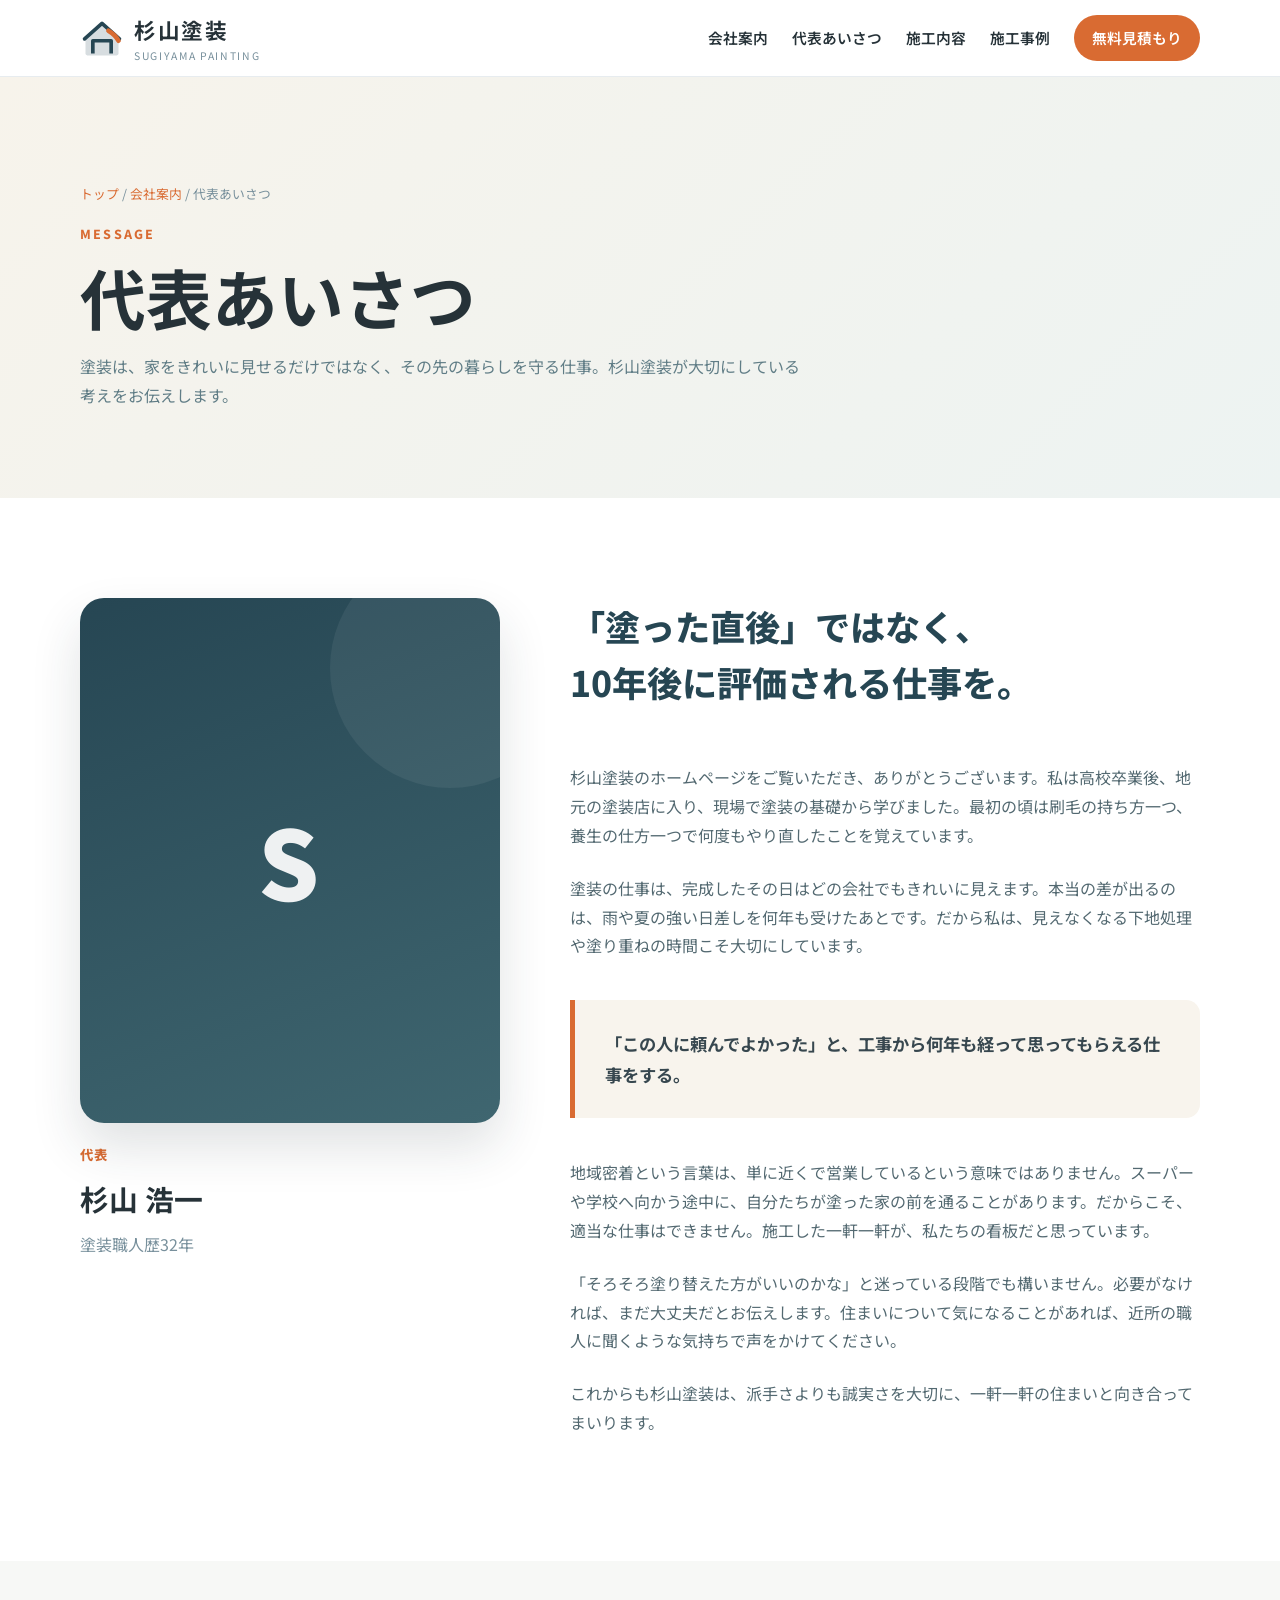
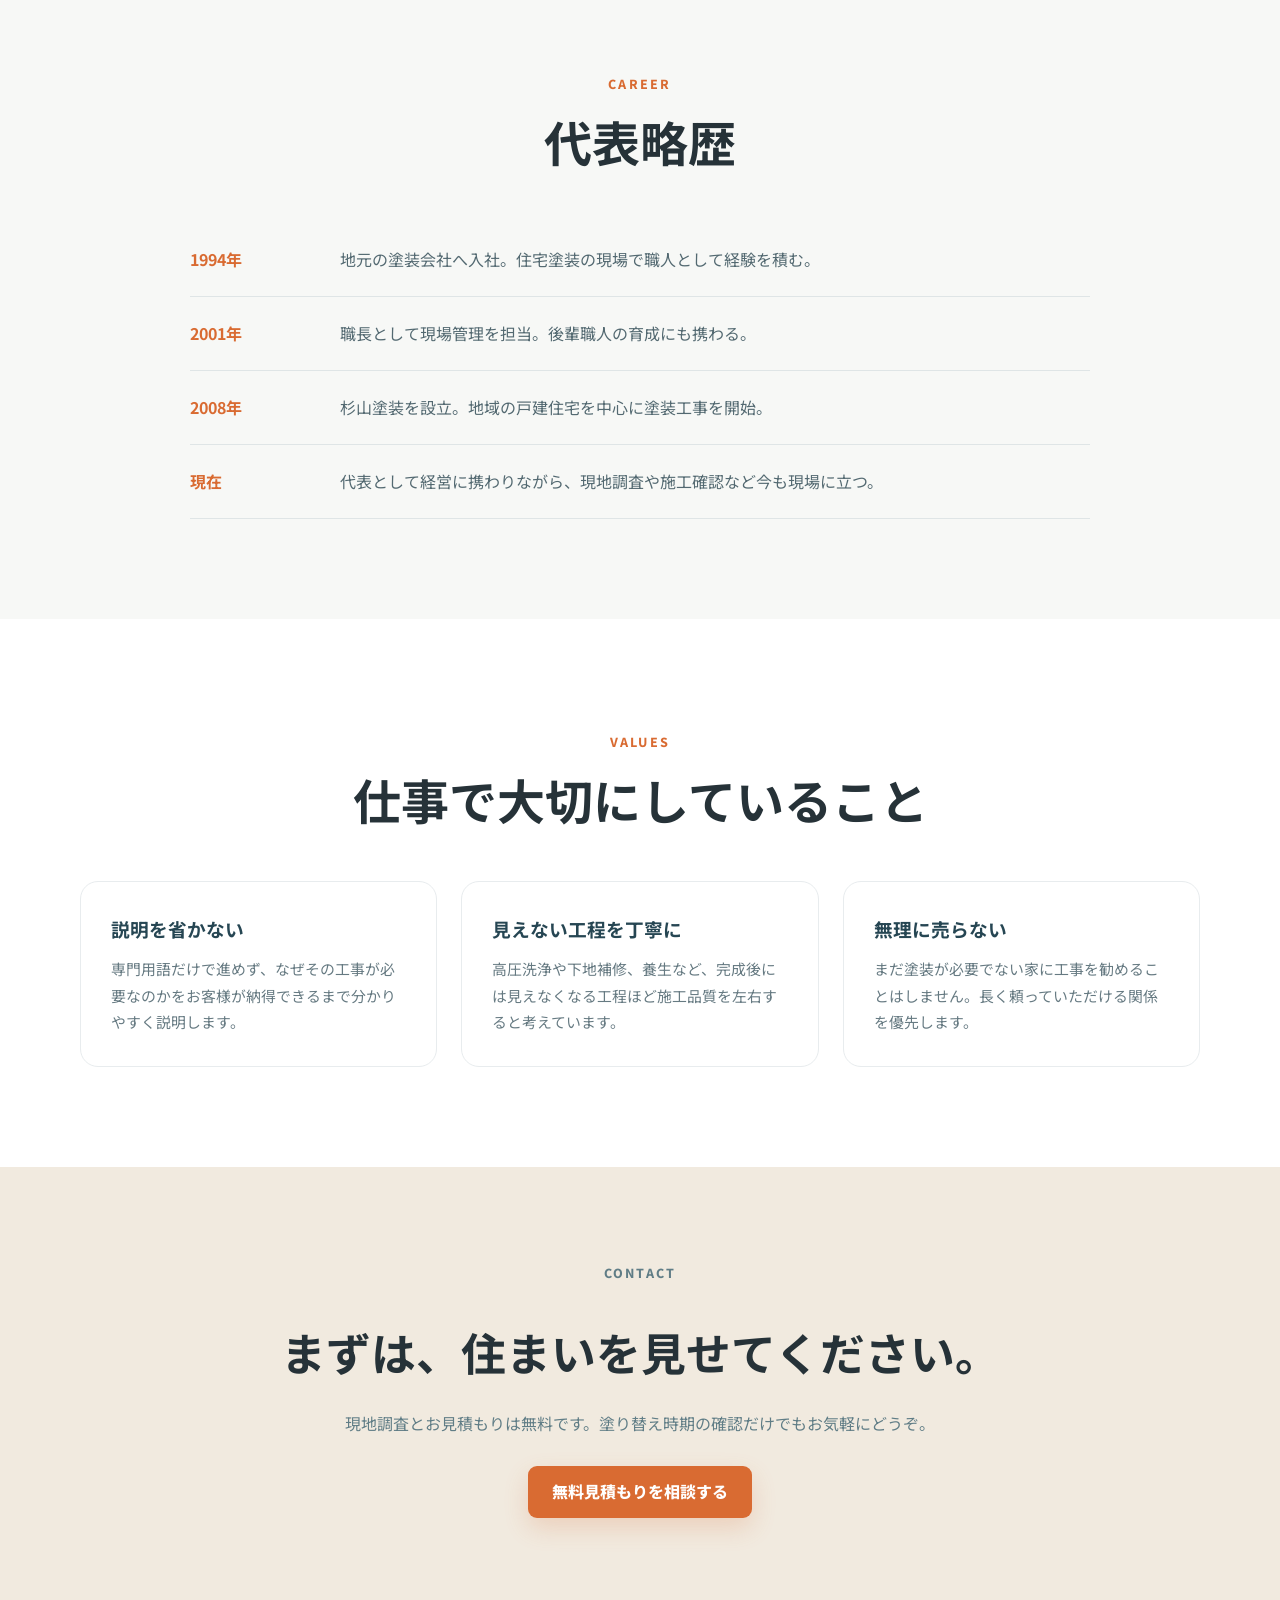
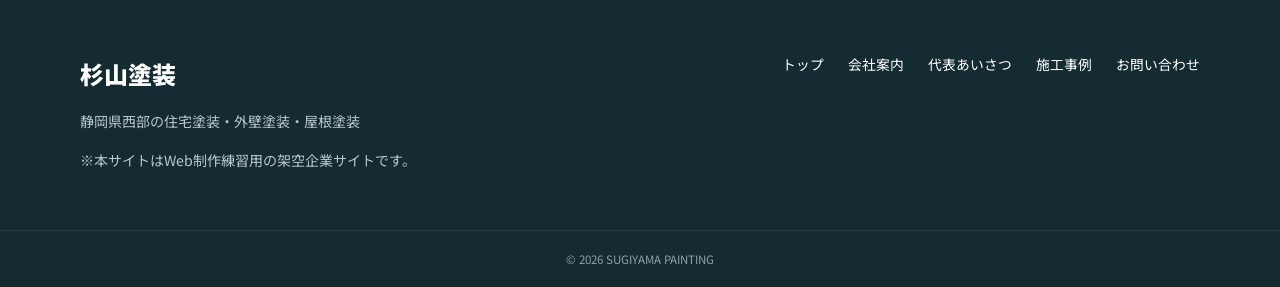
==== president.html @ ec4c775e "代表あいさつページを追加" ====
<!DOCTYPE html>
<html lang="ja">
<head>
  <meta charset="UTF-8">
  <meta name="viewport" content="width=device-width, initial-scale=1.0">
  <meta name="description" content="杉山塗装 代表・杉山浩一からのごあいさつ。地域に根ざした住宅塗装への考え方をご紹介します。">
  <title>代表あいさつ｜杉山塗装</title>
  <link rel="preconnect" href="https://fonts.googleapis.com">
  <link rel="preconnect" href="https://fonts.gstatic.com" crossorigin>
  <link href="https://fonts.googleapis.com/css2?family=Noto+Sans+JP:wght@400;500;600;700;800;900&display=swap" rel="stylesheet">
  <link rel="stylesheet" href="styles.css">
  <style>
    .page-hero{padding:92px 0 72px;background:linear-gradient(135deg,#f7f3eb,#edf3f2)}.breadcrumb{font-size:.8rem;color:#78909c;margin-bottom:18px}.breadcrumb a{color:#d96b32}.page-hero h1{font-size:clamp(2.5rem,6vw,4.1rem);line-height:1.2;margin:.15em 0}.page-hero p:last-child{max-width:720px;color:#607d86}.president-wrap{display:grid;grid-template-columns:.8fr 1.2fr;gap:70px;align-items:start}.portrait-card{position:sticky;top:110px}.portrait-placeholder{aspect-ratio:4/5;border-radius:24px;background:linear-gradient(160deg,#264653,#3f6670);display:grid;place-items:center;color:#fff;box-shadow:0 24px 50px #26323824;position:relative;overflow:hidden}.portrait-placeholder:before{content:"";position:absolute;width:240px;height:240px;border-radius:50%;background:#ffffff10;right:-70px;top:-50px}.portrait-initial{font-size:6rem;font-weight:900;opacity:.92;letter-spacing:.04em}.portrait-caption{margin-top:20px}.portrait-caption small{display:block;color:#d96b32;font-weight:800;letter-spacing:.08em}.portrait-caption h2{font-size:1.8rem;margin:.2em 0}.portrait-caption p{color:#78909c;margin:0}.message-copy .lead{font-size:clamp(1.5rem,3vw,2.2rem);line-height:1.6;font-weight:800;color:#264653;margin-top:0}.message-copy p{color:#536971;margin:0 0 1.5em}.quote-box{margin:40px 0;padding:28px 30px;border-left:5px solid #d96b32;background:#f8f4ed;border-radius:0 14px 14px 0}.quote-box p{margin:0;color:#37474f;font-size:1.08rem;font-weight:700}.career-section{background:#f7f8f6}.career-list{max-width:900px;margin:40px auto 0}.career-item{display:grid;grid-template-columns:120px 1fr;gap:30px;padding:22px 0;border-bottom:1px solid #dfe5e6}.career-item strong{color:#d96b32}.career-item p{margin:0;color:#536971}.values-grid{display:grid;grid-template-columns:repeat(3,1fr);gap:24px;margin-top:40px}.value-card{background:#fff;border:1px solid #e8ecee;border-radius:18px;padding:30px}.value-card h3{margin:0 0 10px;color:#264653}.value-card p{margin:0;color:#667a82;font-size:.93rem}.president-cta{background:#f1eadf;padding:82px 0;text-align:center}.president-cta h2{font-size:clamp(2rem,4vw,2.8rem);margin:.2em 0}.president-cta p{color:#607d86;margin-bottom:28px}.footer-note{font-size:.76rem;color:#8da2a8;margin-top:14px}@media(max-width:860px){.president-wrap{grid-template-columns:1fr;gap:40px}.portrait-card{position:static;max-width:520px;margin:0 auto;width:100%}.values-grid{grid-template-columns:1fr}.career-item{grid-template-columns:1fr;gap:6px}.page-hero{padding:68px 0 56px}}
  </style>
</head>
<body>
  <header class="site-header">
    <div class="header-inner container">
      <a class="brand" href="index.html" aria-label="杉山塗装 トップへ">
        <span class="brand-mark" aria-hidden="true">
          <svg viewBox="0 0 48 48" role="img">
            <path d="M6 24 24 9l18 15v17a2 2 0 0 1-2 2H8a2 2 0 0 1-2-2V24Z" fill="currentColor" opacity=".18"/>
            <path d="M5 25 24 8l19 17" fill="none" stroke="currentColor" stroke-width="4" stroke-linecap="round" stroke-linejoin="round"/>
            <path d="M14 41V27h20v14" fill="none" stroke="currentColor" stroke-width="4" stroke-linejoin="round"/>
            <path d="M31 16c5 3 9 7 11 11" fill="none" stroke="#d96b32" stroke-width="5" stroke-linecap="round"/>
          </svg>
        </span>
        <span><strong>杉山塗装</strong><small>SUGIYAMA PAINTING</small></span>
      </a>
      <button class="menu-button" type="button" aria-label="メニューを開く" aria-expanded="false">☰</button>
      <nav class="global-nav" aria-label="メインメニュー">
        <a href="company.html">会社案内</a>
        <a href="president.html">代表あいさつ</a>
        <a href="index.html#service">施工内容</a>
        <a href="index.html#works">施工事例</a>
        <a class="nav-cta" href="index.html#contact">無料見積もり</a>
      </nav>
    </div>
  </header>

  <main>
    <section class="page-hero">
      <div class="container">
        <p class="breadcrumb"><a href="index.html">トップ</a> / <a href="company.html">会社案内</a> / 代表あいさつ</p>
        <p class="section-kicker">MESSAGE</p>
        <h1>代表あいさつ</h1>
        <p>塗装は、家をきれいに見せるだけではなく、その先の暮らしを守る仕事。杉山塗装が大切にしている考えをお伝えします。</p>
      </div>
    </section>

    <section class="section">
      <div class="container president-wrap">
        <aside class="portrait-card">
          <div class="portrait-placeholder" aria-label="代表者プロフィールイメージ"><div class="portrait-initial">S</div></div>
          <div class="portrait-caption">
            <small>代表</small>
            <h2>杉山 浩一</h2>
            <p>塗装職人歴32年</p>
          </div>
        </aside>
        <div class="message-copy">
          <p class="lead">「塗った直後」ではなく、<br>10年後に評価される仕事を。</p>
          <p>杉山塗装のホームページをご覧いただき、ありがとうございます。私は高校卒業後、地元の塗装店に入り、現場で塗装の基礎から学びました。最初の頃は刷毛の持ち方一つ、養生の仕方一つで何度もやり直したことを覚えています。</p>
          <p>塗装の仕事は、完成したその日はどの会社でもきれいに見えます。本当の差が出るのは、雨や夏の強い日差しを何年も受けたあとです。だから私は、見えなくなる下地処理や塗り重ねの時間こそ大切にしています。</p>
          <div class="quote-box"><p>「この人に頼んでよかった」と、工事から何年も経って思ってもらえる仕事をする。</p></div>
          <p>地域密着という言葉は、単に近くで営業しているという意味ではありません。スーパーや学校へ向かう途中に、自分たちが塗った家の前を通ることがあります。だからこそ、適当な仕事はできません。施工した一軒一軒が、私たちの看板だと思っています。</p>
          <p>「そろそろ塗り替えた方がいいのかな」と迷っている段階でも構いません。必要がなければ、まだ大丈夫だとお伝えします。住まいについて気になることがあれば、近所の職人に聞くような気持ちで声をかけてください。</p>
          <p>これからも杉山塗装は、派手さよりも誠実さを大切に、一軒一軒の住まいと向き合ってまいります。</p>
        </div>
      </div>
    </section>

    <section class="section career-section">
      <div class="container">
        <div class="center-heading">
          <p class="section-kicker">CAREER</p>
          <h2>代表略歴</h2>
        </div>
        <div class="career-list">
          <div class="career-item"><strong>1994年</strong><p>地元の塗装会社へ入社。住宅塗装の現場で職人として経験を積む。</p></div>
          <div class="career-item"><strong>2001年</strong><p>職長として現場管理を担当。後輩職人の育成にも携わる。</p></div>
          <div class="career-item"><strong>2008年</strong><p>杉山塗装を設立。地域の戸建住宅を中心に塗装工事を開始。</p></div>
          <div class="career-item"><strong>現在</strong><p>代表として経営に携わりながら、現地調査や施工確認など今も現場に立つ。</p></div>
        </div>
      </div>
    </section>

    <section class="section">
      <div class="container">
        <div class="center-heading"><p class="section-kicker">VALUES</p><h2>仕事で大切にしていること</h2></div>
        <div class="values-grid">
          <article class="value-card"><h3>説明を省かない</h3><p>専門用語だけで進めず、なぜその工事が必要なのかをお客様が納得できるまで分かりやすく説明します。</p></article>
          <article class="value-card"><h3>見えない工程を丁寧に</h3><p>高圧洗浄や下地補修、養生など、完成後には見えなくなる工程ほど施工品質を左右すると考えています。</p></article>
          <article class="value-card"><h3>無理に売らない</h3><p>まだ塗装が必要でない家に工事を勧めることはしません。長く頼っていただける関係を優先します。</p></article>
        </div>
      </div>
    </section>

    <section class="president-cta">
      <div class="container">
        <p class="section-kicker">CONTACT</p>
        <h2>まずは、住まいを見せてください。</h2>
        <p>現地調査とお見積もりは無料です。塗り替え時期の確認だけでもお気軽にどうぞ。</p>
        <a class="button primary" href="index.html#contact">無料見積もりを相談する</a>
      </div>
    </section>
  </main>

  <footer class="site-footer">
    <div class="container footer-inner">
      <div><div class="footer-brand">杉山塗装</div><p>静岡県西部の住宅塗装・外壁塗装・屋根塗装</p><p class="footer-note">※本サイトはWeb制作練習用の架空企業サイトです。</p></div>
      <div class="footer-links"><a href="index.html">トップ</a><a href="company.html">会社案内</a><a href="president.html">代表あいさつ</a><a href="index.html#works">施工事例</a><a href="index.html#contact">お問い合わせ</a></div>
    </div>
    <div class="copyright">© <span id="year"></span> SUGIYAMA PAINTING</div>
  </footer>
  <script src="script.js"></script>
</body>
</html>
---- styles.css ----
*{box-sizing:border-box}html{scroll-behavior:smooth}body{margin:0;font-family:'Noto Sans JP',system-ui,-apple-system,sans-serif;color:#263238;background:#fff;line-height:1.8}.container{width:min(1120px,calc(100% - 40px));margin:0 auto}a{color:inherit;text-decoration:none}.site-header{position:sticky;top:0;z-index:100;background:rgba(255,255,255,.95);backdrop-filter:blur(12px);border-bottom:1px solid #e7ecef}.header-inner{min-height:76px;display:flex;align-items:center;justify-content:space-between;gap:24px}.brand{display:flex;align-items:center;gap:10px}.brand-mark{width:44px;height:44px;color:#264653;display:grid;place-items:center}.brand-mark svg{width:100%;height:100%}.brand strong{display:block;font-size:1.35rem;letter-spacing:.08em}.brand small{display:block;font-size:.65rem;color:#78909c;letter-spacing:.16em;margin-top:-3px}.global-nav{display:flex;align-items:center;gap:24px;font-size:.92rem;font-weight:600}.global-nav a{transition:.2s}.global-nav a:hover{color:#d96b32}.nav-cta{background:#d96b32;color:white!important;padding:10px 18px;border-radius:999px}.menu-button{display:none;border:0;background:none;font-size:1.8rem;color:#264653}.hero{position:relative;overflow:hidden;background:linear-gradient(135deg,#f7f3eb 0%,#edf3f2 100%);min-height:650px;display:flex;align-items:center}.hero:before{content:"";position:absolute;width:420px;height:420px;border-radius:50%;background:#f0b47c33;right:-120px;top:-90px}.hero-inner{display:grid;grid-template-columns:1.1fr .9fr;gap:54px;align-items:center;padding:88px 0}.eyebrow,.section-kicker{color:#d96b32;font-size:.78rem;font-weight:800;letter-spacing:.18em;text-transform:uppercase}.hero h1{font-size:clamp(2.5rem,5vw,4.5rem);line-height:1.2;margin:.35em 0 .45em;letter-spacing:.02em}.hero h1 span{color:#d96b32}.hero-lead{font-size:1.08rem;color:#546e7a}.hero-actions{display:flex;gap:14px;margin:30px 0 22px;flex-wrap:wrap}.button{display:inline-flex;align-items:center;justify-content:center;min-height:52px;padding:0 24px;border-radius:9px;font-weight:800;transition:.2s}.button:hover{transform:translateY(-2px)}.primary{background:#d96b32;color:#fff;box-shadow:0 10px 24px #d96b3233}.secondary{border:1px solid #b0bec5;background:#fff;color:#37474f}.hero-points{display:flex;gap:18px;flex-wrap:wrap;padding:0;margin:0;list-style:none;font-size:.9rem;font-weight:700}.hero-points span{color:#d96b32}.hero-visual{min-height:420px;display:grid;place-items:center}.paint-card{width:min(100%,440px);height:410px;position:relative;background:linear-gradient(180deg,#b7d5d8 0 58%,#d4c2a5 58%);border-radius:28px;overflow:hidden;box-shadow:0 30px 60px #2646532b}.sun{position:absolute;width:74px;height:74px;border-radius:50%;background:#f2c66d;top:45px;right:55px}.house{position:absolute;left:60px;bottom:45px;width:270px}.house .roof{width:0;height:0;border-left:150px solid transparent;border-right:150px solid transparent;border-bottom:95px solid #394f56;transform:translateX(-14px)}.wall{height:180px;background:#f2ede4;position:relative;box-shadow:inset -24px 0 #e6dfd2}.window{position:absolute;width:50px;height:48px;background:#a8c6d0;border:7px solid #fff;top:50px}.w1{left:35px}.w2{right:35px}.door{position:absolute;width:54px;height:88px;background:#74594b;bottom:0;left:108px}.roller{position:absolute;right:35px;top:90px;width:110px;height:160px;transform:rotate(-11deg)}.roller-head{position:absolute;width:100px;height:40px;background:#f3b87a;border:8px solid #fff;border-radius:8px;top:0}.roller-bar{position:absolute;width:10px;height:70px;background:#455a64;left:76px;top:38px}.roller-handle{position:absolute;width:18px;height:72px;background:#d96b32;border-radius:10px;left:71px;top:102px}.paint-swipe{position:absolute;right:-5px;top:65px;width:165px;height:125px;background:#d96b32;border-radius:60% 20% 40% 20%;opacity:.17;transform:rotate(-9deg)}.trust-strip{background:#264653;color:#fff}.trust-grid{display:grid;grid-template-columns:repeat(3,1fr);text-align:center}.trust-grid div{padding:25px 18px;border-right:1px solid #ffffff22}.trust-grid div:last-child{border-right:0}.trust-grid strong{display:block;font-size:1.15rem}.trust-grid span{font-size:.82rem;color:#d7e1e2}.section{padding:100px 0}.split{display:grid;grid-template-columns:.8fr 1.2fr;gap:80px}.section-heading h2,.center-heading h2,.contact h2{font-size:clamp(2rem,4vw,3rem);line-height:1.4;margin:.2em 0}.about-copy{font-size:1.04rem;color:#546e7a}.about-copy p:first-child{font-size:1.16rem;font-weight:700;color:#37474f}.feature-section{background:#f7f8f6}.center-heading{text-align:center;max-width:760px;margin:0 auto 48px}.center-heading>p:not(.section-kicker){color:#78909c}.feature-grid{display:grid;grid-template-columns:repeat(3,1fr);gap:24px}.feature-card{position:relative;background:#fff;border-radius:18px;padding:36px 30px;box-shadow:0 10px 32px #2632380d;border:1px solid #edf0ef}.feature-number{position:absolute;right:22px;top:18px;font-size:2.8rem;font-weight:900;color:#2646530d}.feature-icon{font-size:2.4rem;margin-bottom:18px}.feature-card h3{font-size:1.25rem;margin:0 0 10px}.feature-card p{color:#6b7d84;font-size:.94rem}.service-grid{display:grid;grid-template-columns:repeat(3,1fr);gap:24px}.service-card{border-radius:18px;overflow:hidden;border:1px solid #e5e9eb;background:#fff;box-shadow:0 12px 30px #2632380a}.service-photo{height:230px;display:flex;align-items:flex-end;padding:20px;color:#fff;font-weight:900;font-size:1.35rem;position:relative;overflow:hidden}.service-photo:before{content:"";position:absolute;inset:0;background:linear-gradient(180deg,transparent 35%,#0008)}.service-photo span{position:relative}.exterior{background:linear-gradient(135deg,#9eb6bd,#6f858d 55%,#d3b38c 56%,#e3d4bd)}.service-photo.roof{width:auto;border:0;transform:none;background:linear-gradient(155deg,#7992a0 0 35%,#4f5960 36% 58%,#ccb793 59%)}.parts{background:linear-gradient(120deg,#dde6e7,#a5b9bc 40%,#786558 41% 55%,#d5c3a7 56%)}.service-body{padding:24px}.service-body h3{margin:0;font-size:1.2rem}.service-body p{color:#6b7d84;font-size:.92rem}.works{background:#203c45;color:#fff}.light p{color:#c6d3d7!important}.works-grid{display:grid;grid-template-columns:repeat(3,1fr);gap:24px}.work-card{overflow:hidden;border-radius:16px;background:#fff;color:#263238}.work-image{height:200px;padding:16px;display:flex;align-items:flex-end;position:relative}.work-image span{background:#fff;padding:7px 11px;border-radius:999px;font-size:.72rem;font-weight:800}.work-a{background:linear-gradient(115deg,#b9a991 0 48%,#8f9c9a 49%)}.work-b{background:linear-gradient(115deg,#9a846e 0 48%,#ede2cf 49%)}.work-c{background:linear-gradient(115deg,#647780 0 48%,#414a50 49%)}.work-body{padding:22px}.work-body small{color:#d96b32;font-weight:800}.work-body h3{margin:4px 0}.work-body p{color:#6b7d84;font-size:.9rem}.demo-note{text-align:center;color:#aebfc4;font-size:.78rem;margin-top:30px}.flow-list{list-style:none;padding:0;margin:0 auto;max-width:900px}.flow-list li{display:grid;grid-template-columns:90px 1fr;gap:25px;padding:26px 0;border-bottom:1px solid #e2e7e8}.flow-list>li>span{font-size:2rem;font-weight:900;color:#d96b32}.flow-list h3{margin:0 0 4px}.flow-list p{margin:0;color:#6b7d84}.contact{background:#f1eadf;padding:90px 0}.contact-inner{display:grid;grid-template-columns:1fr .9fr;gap:60px;align-items:center}.contact-card{background:#fff;border-radius:20px;padding:34px;box-shadow:0 15px 38px #5c4b3e14;text-align:center}.contact-label{font-size:.88rem;color:#78909c;margin:0}.phone{display:block;font-size:2rem;font-weight:900;color:#264653;letter-spacing:.03em}.hours{font-size:.82rem;color:#78909c}.wide{width:100%;margin:10px 0}.contact-card small{color:#90a4ae}.site-footer{background:#142b32;color:#fff;padding:52px 0 0}.footer-inner{display:flex;justify-content:space-between;gap:40px;padding-bottom:42px}.footer-brand{font-size:1.5rem;font-weight:900}.footer-inner p{color:#b8c7cb;font-size:.88rem}.footer-links{display:flex;gap:24px;flex-wrap:wrap;font-size:.86rem}.copyright{text-align:center;border-top:1px solid #ffffff12;padding:18px;color:#8da2a8;font-size:.72rem}@media(max-width:900px){.global-nav{display:none;position:absolute;left:0;right:0;top:76px;background:#fff;padding:22px;flex-direction:column;box-shadow:0 12px 25px #26323815}.global-nav.open{display:flex}.menu-button{display:block}.hero-inner,.split,.contact-inner{grid-template-columns:1fr}.hero-inner{padding:70px 0}.hero-visual{min-height:360px}.feature-grid,.service-grid,.works-grid{grid-template-columns:1fr}.split{gap:20px}.contact-inner{gap:28px}.service-card,.work-card{max-width:600px;margin:0 auto;width:100%}}@media(max-width:640px){.container{width:min(100% - 28px,1120px)}.hero{min-height:auto}.hero-inner{padding:54px 0}.hero h1{font-size:2.4rem}.hero-lead br{display:none}.hero-actions{flex-direction:column}.button{width:100%}.hero-points{font-size:.8rem;gap:10px}.hero-visual{min-height:310px}.paint-card{height:300px}.house{transform:scale(.72);transform-origin:left bottom;left:32px;bottom:28px}.roller{transform:scale(.75) rotate(-11deg);transform-origin:top right;right:18px}.trust-grid{grid-template-columns:1fr}.trust-grid div{border-right:0;border-bottom:1px solid #ffffff22}.section{padding:72px 0}.flow-list li{grid-template-columns:62px 1fr}.contact{padding:70px 0}.phone{font-size:1.55rem}.footer-inner{flex-direction:column}.footer-links{flex-direction:column;gap:12px}}
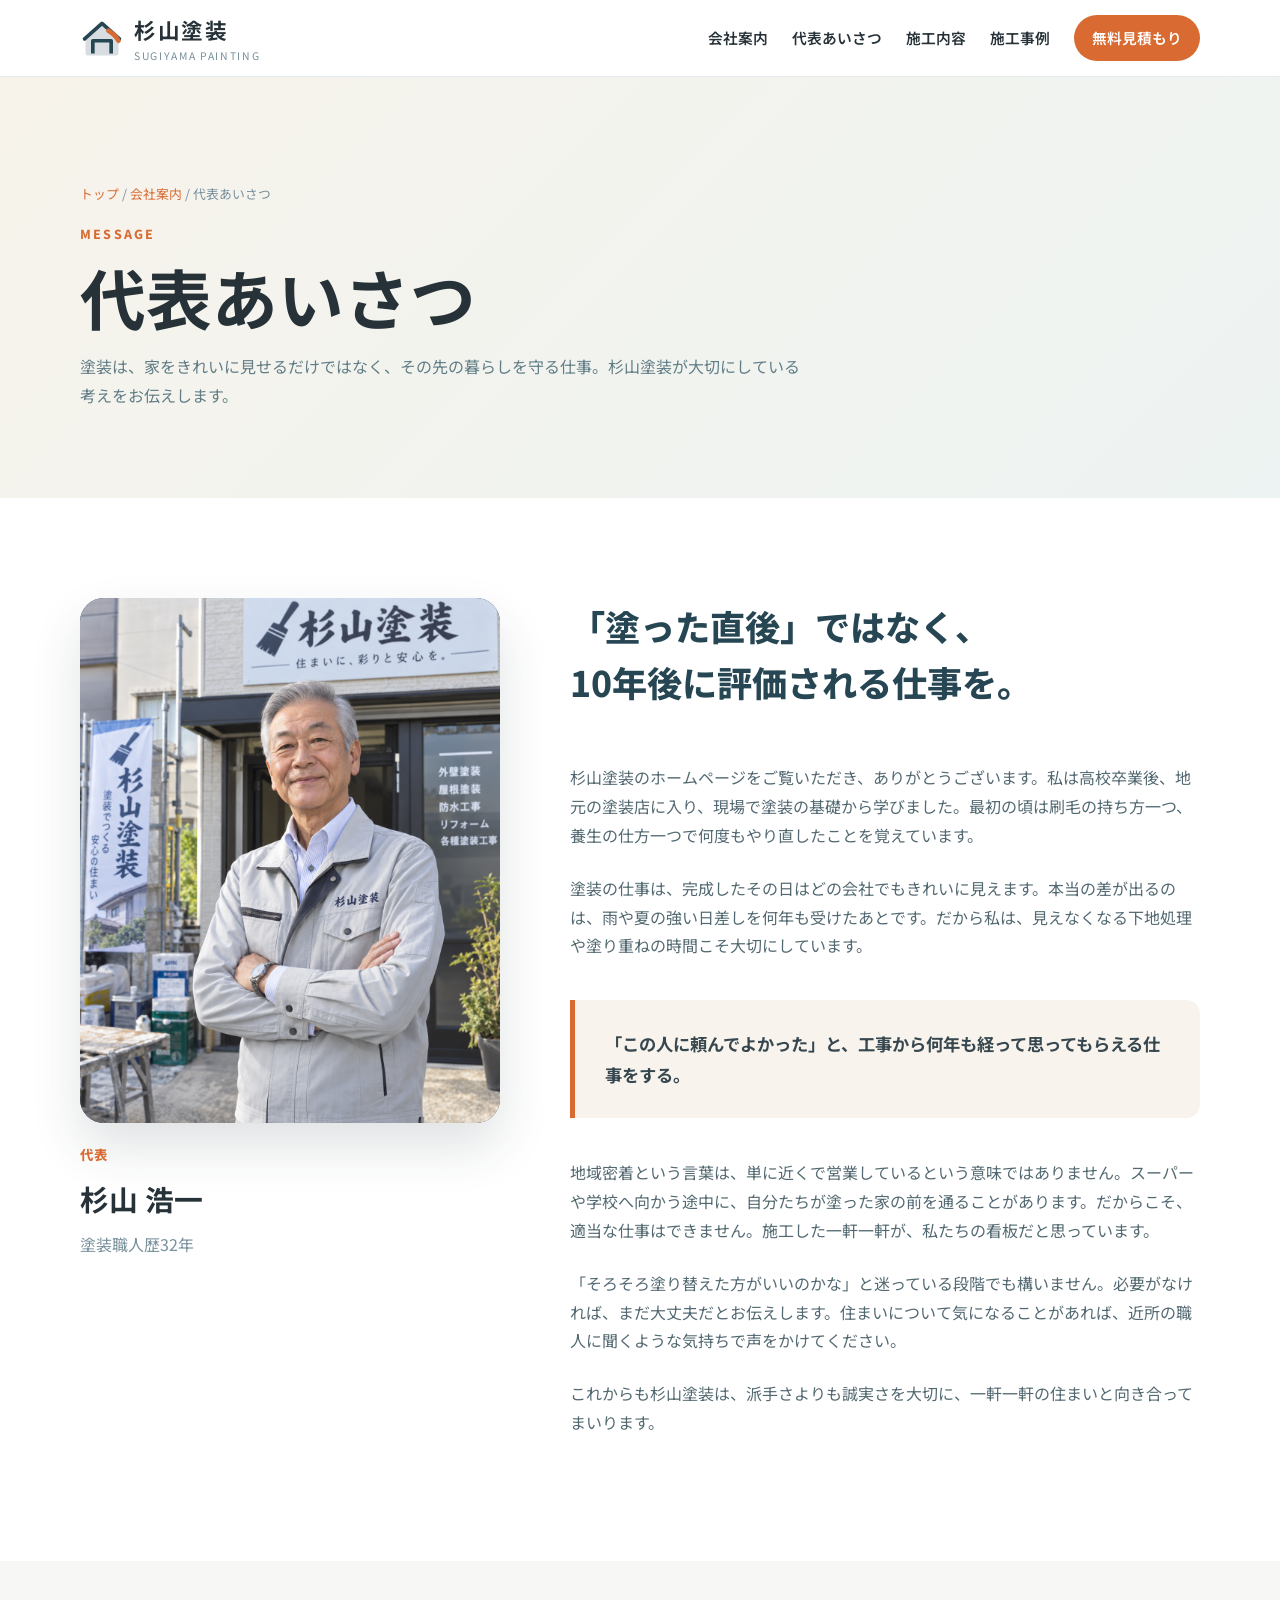
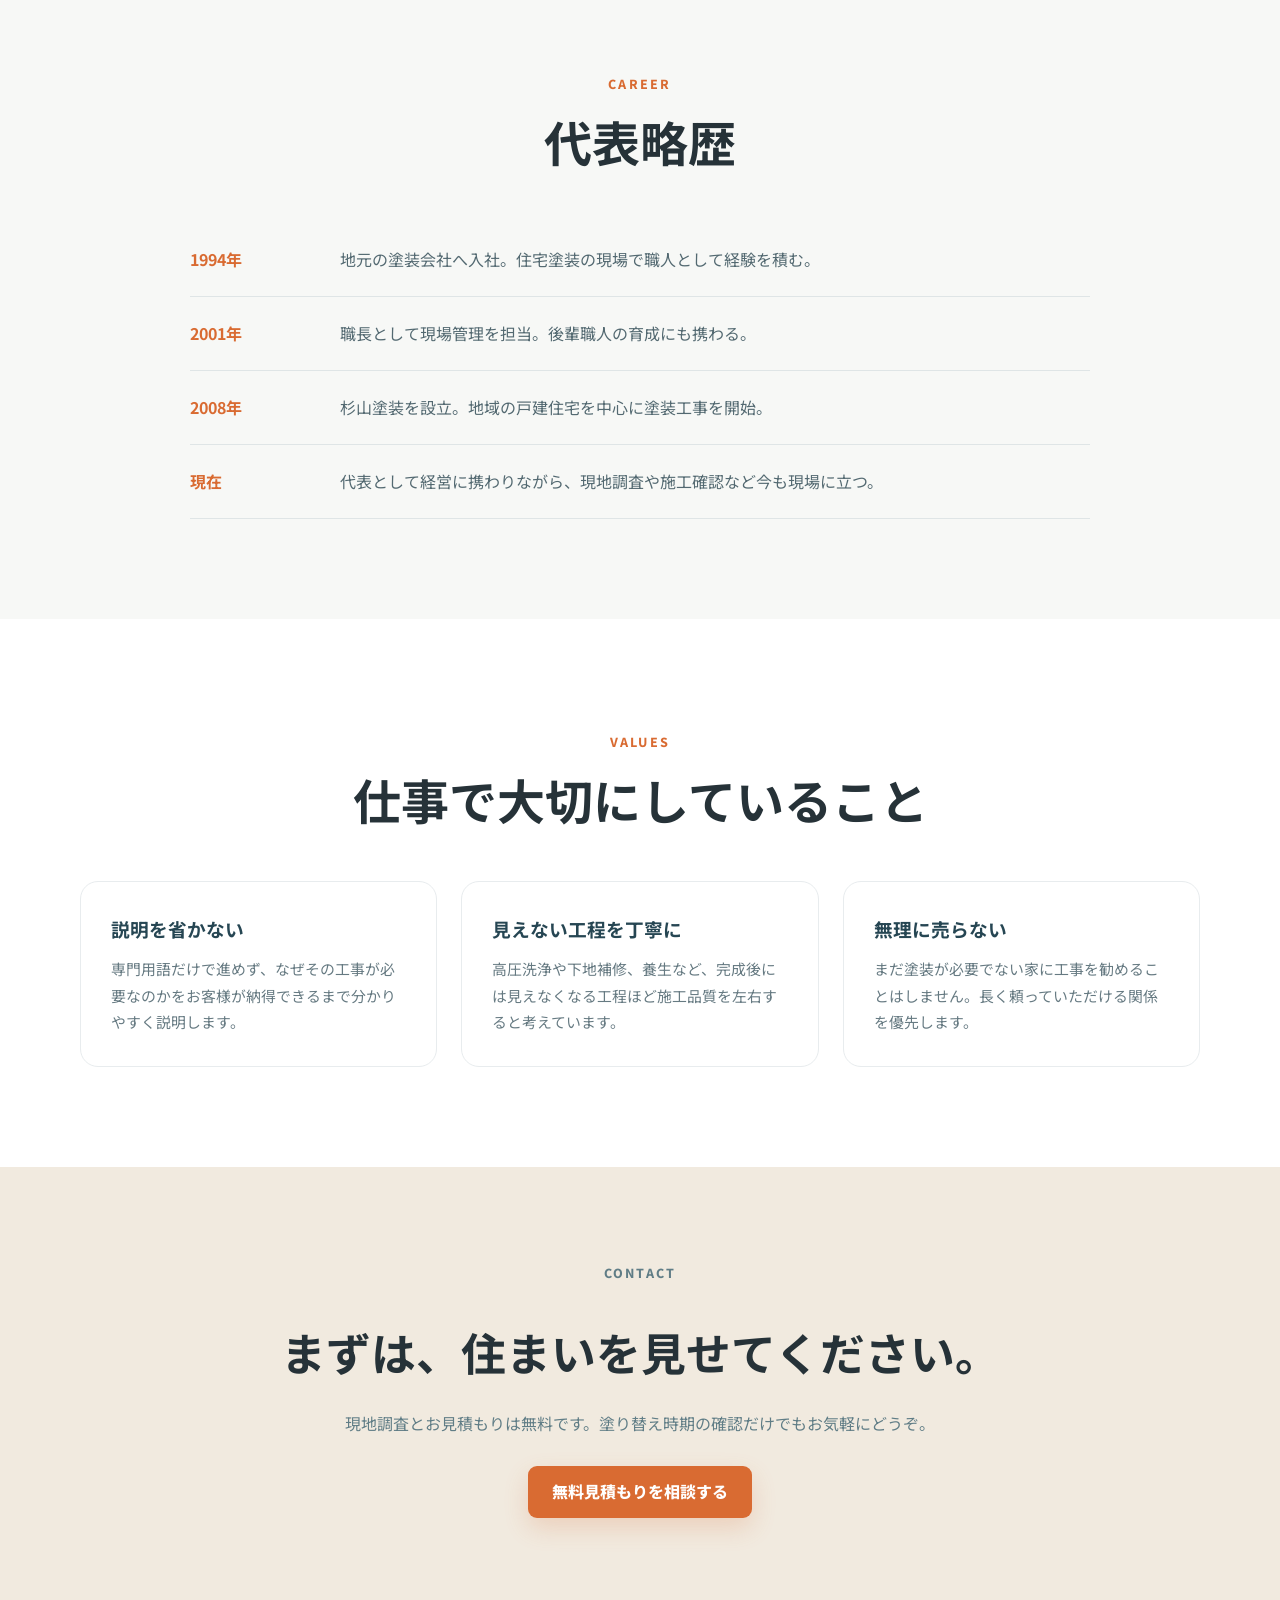
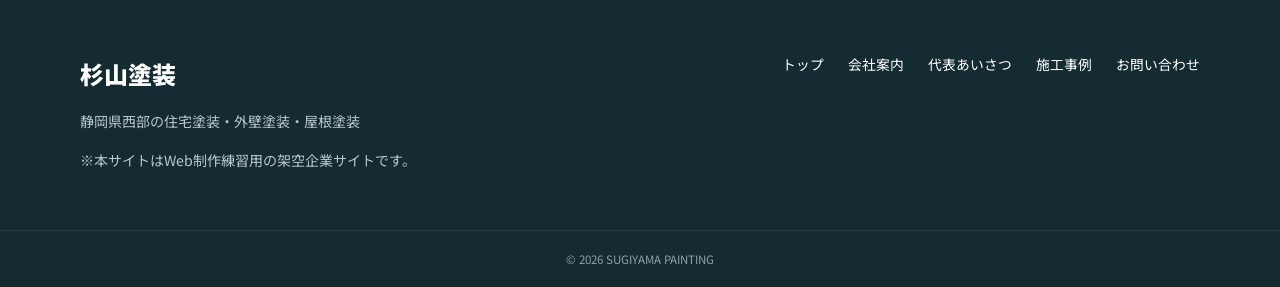
==== commit 702b5972: "代表あいさつに社長写真を追加" ====
--- a/president.html
+++ b/president.html
@@ -10,7 +10,7 @@
   <link href="https://fonts.googleapis.com/css2?family=Noto+Sans+JP:wght@400;500;600;700;800;900&display=swap" rel="stylesheet">
   <link rel="stylesheet" href="styles.css">
   <style>
-    .page-hero{padding:92px 0 72px;background:linear-gradient(135deg,#f7f3eb,#edf3f2)}.breadcrumb{font-size:.8rem;color:#78909c;margin-bottom:18px}.breadcrumb a{color:#d96b32}.page-hero h1{font-size:clamp(2.5rem,6vw,4.1rem);line-height:1.2;margin:.15em 0}.page-hero p:last-child{max-width:720px;color:#607d86}.president-wrap{display:grid;grid-template-columns:.8fr 1.2fr;gap:70px;align-items:start}.portrait-card{position:sticky;top:110px}.portrait-placeholder{aspect-ratio:4/5;border-radius:24px;background:linear-gradient(160deg,#264653,#3f6670);display:grid;place-items:center;color:#fff;box-shadow:0 24px 50px #26323824;position:relative;overflow:hidden}.portrait-placeholder:before{content:"";position:absolute;width:240px;height:240px;border-radius:50%;background:#ffffff10;right:-70px;top:-50px}.portrait-initial{font-size:6rem;font-weight:900;opacity:.92;letter-spacing:.04em}.portrait-caption{margin-top:20px}.portrait-caption small{display:block;color:#d96b32;font-weight:800;letter-spacing:.08em}.portrait-caption h2{font-size:1.8rem;margin:.2em 0}.portrait-caption p{color:#78909c;margin:0}.message-copy .lead{font-size:clamp(1.5rem,3vw,2.2rem);line-height:1.6;font-weight:800;color:#264653;margin-top:0}.message-copy p{color:#536971;margin:0 0 1.5em}.quote-box{margin:40px 0;padding:28px 30px;border-left:5px solid #d96b32;background:#f8f4ed;border-radius:0 14px 14px 0}.quote-box p{margin:0;color:#37474f;font-size:1.08rem;font-weight:700}.career-section{background:#f7f8f6}.career-list{max-width:900px;margin:40px auto 0}.career-item{display:grid;grid-template-columns:120px 1fr;gap:30px;padding:22px 0;border-bottom:1px solid #dfe5e6}.career-item strong{color:#d96b32}.career-item p{margin:0;color:#536971}.values-grid{display:grid;grid-template-columns:repeat(3,1fr);gap:24px;margin-top:40px}.value-card{background:#fff;border:1px solid #e8ecee;border-radius:18px;padding:30px}.value-card h3{margin:0 0 10px;color:#264653}.value-card p{margin:0;color:#667a82;font-size:.93rem}.president-cta{background:#f1eadf;padding:82px 0;text-align:center}.president-cta h2{font-size:clamp(2rem,4vw,2.8rem);margin:.2em 0}.president-cta p{color:#607d86;margin-bottom:28px}.footer-note{font-size:.76rem;color:#8da2a8;margin-top:14px}@media(max-width:860px){.president-wrap{grid-template-columns:1fr;gap:40px}.portrait-card{position:static;max-width:520px;margin:0 auto;width:100%}.values-grid{grid-template-columns:1fr}.career-item{grid-template-columns:1fr;gap:6px}.page-hero{padding:68px 0 56px}}
+    .page-hero{padding:92px 0 72px;background:linear-gradient(135deg,#f7f3eb,#edf3f2)}.breadcrumb{font-size:.8rem;color:#78909c;margin-bottom:18px}.breadcrumb a{color:#d96b32}.page-hero h1{font-size:clamp(2.5rem,6vw,4.1rem);line-height:1.2;margin:.15em 0}.page-hero p:last-child{max-width:720px;color:#607d86}.president-wrap{display:grid;grid-template-columns:.8fr 1.2fr;gap:70px;align-items:start}.portrait-card{position:sticky;top:110px}.portrait-placeholder{aspect-ratio:4/5;border-radius:24px;background:#203c45;box-shadow:0 24px 50px #26323824;overflow:hidden}.portrait-photo{display:block;width:100%;height:100%;object-fit:cover;object-position:center}.portrait-caption{margin-top:20px}.portrait-caption small{display:block;color:#d96b32;font-weight:800;letter-spacing:.08em}.portrait-caption h2{font-size:1.8rem;margin:.2em 0}.portrait-caption p{color:#78909c;margin:0}.message-copy .lead{font-size:clamp(1.5rem,3vw,2.2rem);line-height:1.6;font-weight:800;color:#264653;margin-top:0}.message-copy p{color:#536971;margin:0 0 1.5em}.quote-box{margin:40px 0;padding:28px 30px;border-left:5px solid #d96b32;background:#f8f4ed;border-radius:0 14px 14px 0}.quote-box p{margin:0;color:#37474f;font-size:1.08rem;font-weight:700}.career-section{background:#f7f8f6}.career-list{max-width:900px;margin:40px auto 0}.career-item{display:grid;grid-template-columns:120px 1fr;gap:30px;padding:22px 0;border-bottom:1px solid #dfe5e6}.career-item strong{color:#d96b32}.career-item p{margin:0;color:#536971}.values-grid{display:grid;grid-template-columns:repeat(3,1fr);gap:24px;margin-top:40px}.value-card{background:#fff;border:1px solid #e8ecee;border-radius:18px;padding:30px}.value-card h3{margin:0 0 10px;color:#264653}.value-card p{margin:0;color:#667a82;font-size:.93rem}.president-cta{background:#f1eadf;padding:82px 0;text-align:center}.president-cta h2{font-size:clamp(2rem,4vw,2.8rem);margin:.2em 0}.president-cta p{color:#607d86;margin-bottom:28px}.footer-note{font-size:.76rem;color:#8da2a8;margin-top:14px}@media(max-width:860px){.president-wrap{grid-template-columns:1fr;gap:40px}.portrait-card{position:static;max-width:520px;margin:0 auto;width:100%}.values-grid{grid-template-columns:1fr}.career-item{grid-template-columns:1fr;gap:6px}.page-hero{padding:68px 0 56px}}
   </style>
 </head>
 <body>
@@ -51,7 +51,9 @@
     <section class="section">
       <div class="container president-wrap">
         <aside class="portrait-card">
-          <div class="portrait-placeholder" aria-label="代表者プロフィールイメージ"><div class="portrait-initial">S</div></div>
+          <div class="portrait-placeholder">
+            <img class="portrait-photo" src="B6736C7C-C30E-4C18-99D7-C8E4C828D7CA.png" alt="杉山塗装 代表 杉山浩一" loading="eager">
+          </div>
           <div class="portrait-caption">
             <small>代表</small>
             <h2>杉山 浩一</h2>
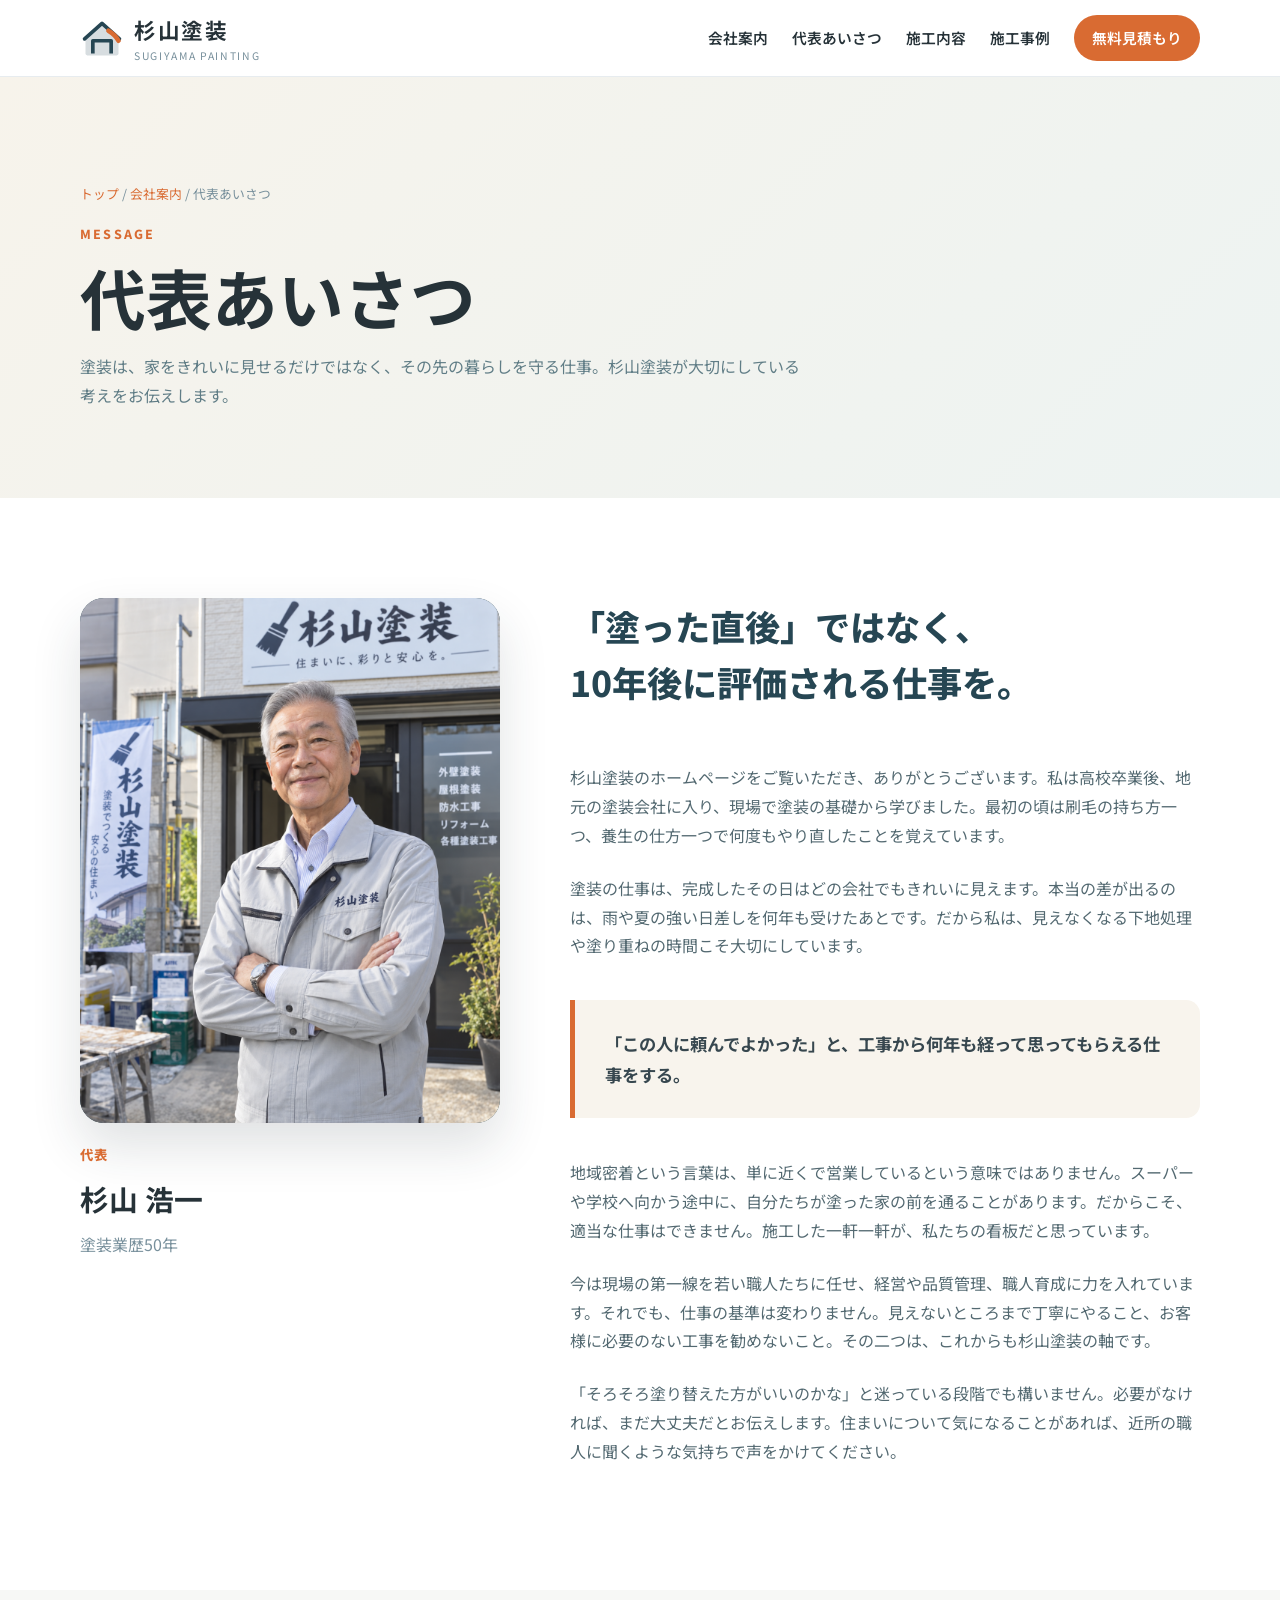
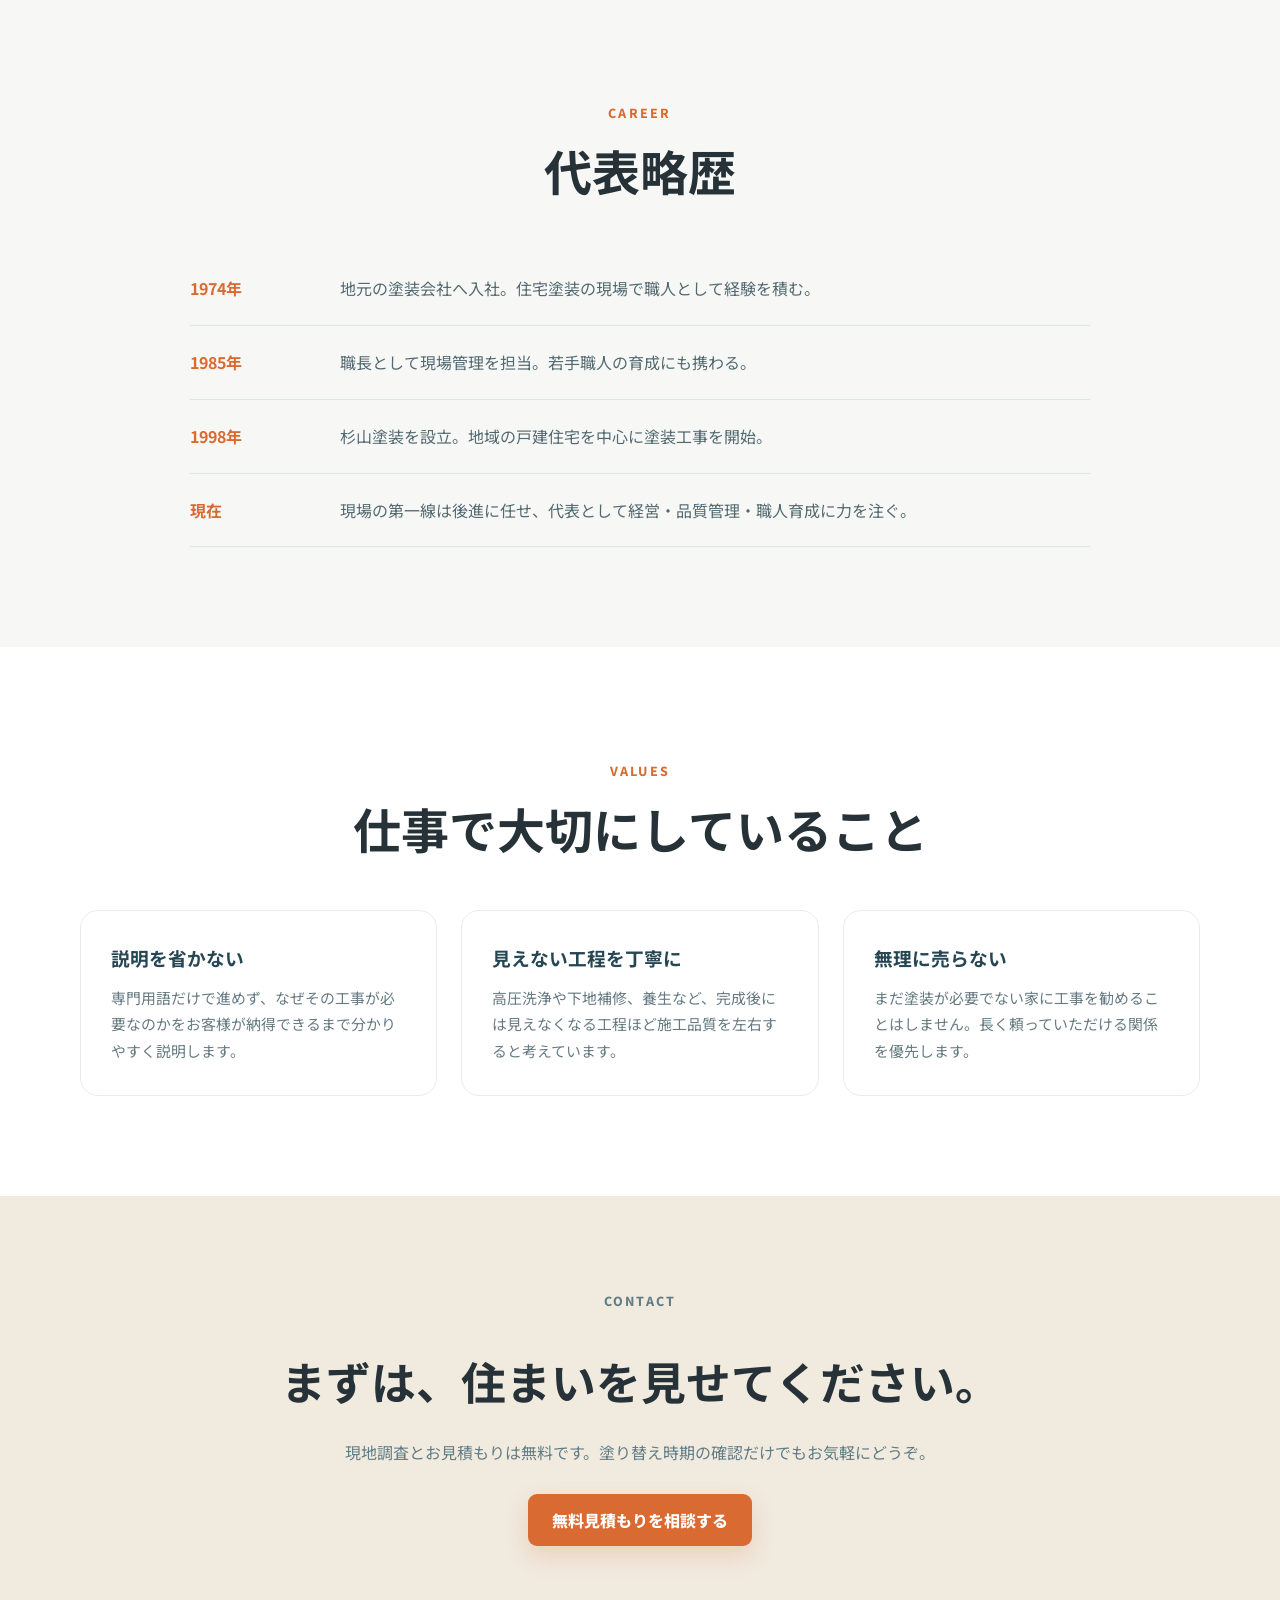
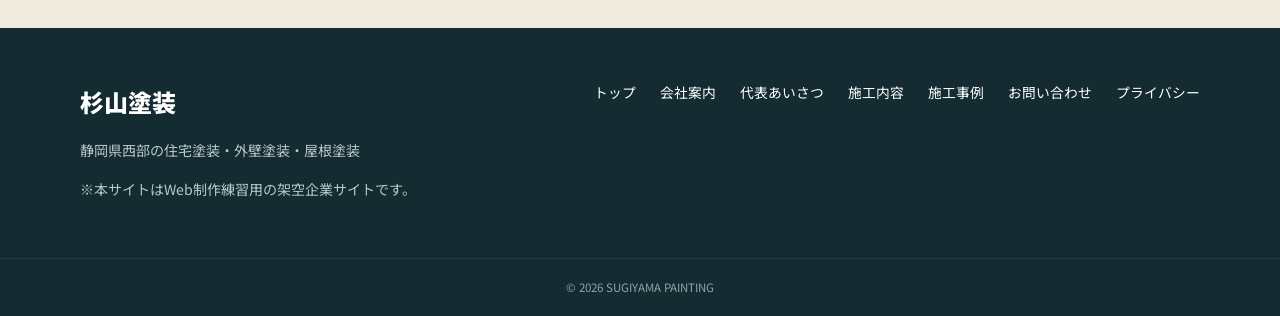
==== commit 936332fc: "代表プロフィールの設定を写真と整合" ====
--- a/president.html
+++ b/president.html
@@ -17,104 +17,30 @@
   <header class="site-header">
     <div class="header-inner container">
       <a class="brand" href="index.html" aria-label="杉山塗装 トップへ">
-        <span class="brand-mark" aria-hidden="true">
-          <svg viewBox="0 0 48 48" role="img">
-            <path d="M6 24 24 9l18 15v17a2 2 0 0 1-2 2H8a2 2 0 0 1-2-2V24Z" fill="currentColor" opacity=".18"/>
-            <path d="M5 25 24 8l19 17" fill="none" stroke="currentColor" stroke-width="4" stroke-linecap="round" stroke-linejoin="round"/>
-            <path d="M14 41V27h20v14" fill="none" stroke="currentColor" stroke-width="4" stroke-linejoin="round"/>
-            <path d="M31 16c5 3 9 7 11 11" fill="none" stroke="#d96b32" stroke-width="5" stroke-linecap="round"/>
-          </svg>
-        </span>
+        <span class="brand-mark" aria-hidden="true"><svg viewBox="0 0 48 48" role="img"><path d="M6 24 24 9l18 15v17a2 2 0 0 1-2 2H8a2 2 0 0 1-2-2V24Z" fill="currentColor" opacity=".18"/><path d="M5 25 24 8l19 17" fill="none" stroke="currentColor" stroke-width="4" stroke-linecap="round" stroke-linejoin="round"/><path d="M14 41V27h20v14" fill="none" stroke="currentColor" stroke-width="4" stroke-linejoin="round"/><path d="M31 16c5 3 9 7 11 11" fill="none" stroke="#d96b32" stroke-width="5" stroke-linecap="round"/></svg></span>
         <span><strong>杉山塗装</strong><small>SUGIYAMA PAINTING</small></span>
       </a>
       <button class="menu-button" type="button" aria-label="メニューを開く" aria-expanded="false">☰</button>
-      <nav class="global-nav" aria-label="メインメニュー">
-        <a href="company.html">会社案内</a>
-        <a href="president.html">代表あいさつ</a>
-        <a href="index.html#service">施工内容</a>
-        <a href="index.html#works">施工事例</a>
-        <a class="nav-cta" href="index.html#contact">無料見積もり</a>
-      </nav>
+      <nav class="global-nav" aria-label="メインメニュー"><a href="company.html">会社案内</a><a href="president.html">代表あいさつ</a><a href="service.html">施工内容</a><a href="works.html">施工事例</a><a class="nav-cta" href="contact.html">無料見積もり</a></nav>
     </div>
   </header>
 
   <main>
-    <section class="page-hero">
-      <div class="container">
-        <p class="breadcrumb"><a href="index.html">トップ</a> / <a href="company.html">会社案内</a> / 代表あいさつ</p>
-        <p class="section-kicker">MESSAGE</p>
-        <h1>代表あいさつ</h1>
-        <p>塗装は、家をきれいに見せるだけではなく、その先の暮らしを守る仕事。杉山塗装が大切にしている考えをお伝えします。</p>
-      </div>
-    </section>
+    <section class="page-hero"><div class="container"><p class="breadcrumb"><a href="index.html">トップ</a> / <a href="company.html">会社案内</a> / 代表あいさつ</p><p class="section-kicker">MESSAGE</p><h1>代表あいさつ</h1><p>塗装は、家をきれいに見せるだけではなく、その先の暮らしを守る仕事。杉山塗装が大切にしている考えをお伝えします。</p></div></section>
 
-    <section class="section">
-      <div class="container president-wrap">
-        <aside class="portrait-card">
-          <div class="portrait-placeholder">
-            <img class="portrait-photo" src="B6736C7C-C30E-4C18-99D7-C8E4C828D7CA.png" alt="杉山塗装 代表 杉山浩一" loading="eager">
-          </div>
-          <div class="portrait-caption">
-            <small>代表</small>
-            <h2>杉山 浩一</h2>
-            <p>塗装職人歴32年</p>
-          </div>
-        </aside>
-        <div class="message-copy">
-          <p class="lead">「塗った直後」ではなく、<br>10年後に評価される仕事を。</p>
-          <p>杉山塗装のホームページをご覧いただき、ありがとうございます。私は高校卒業後、地元の塗装店に入り、現場で塗装の基礎から学びました。最初の頃は刷毛の持ち方一つ、養生の仕方一つで何度もやり直したことを覚えています。</p>
-          <p>塗装の仕事は、完成したその日はどの会社でもきれいに見えます。本当の差が出るのは、雨や夏の強い日差しを何年も受けたあとです。だから私は、見えなくなる下地処理や塗り重ねの時間こそ大切にしています。</p>
-          <div class="quote-box"><p>「この人に頼んでよかった」と、工事から何年も経って思ってもらえる仕事をする。</p></div>
-          <p>地域密着という言葉は、単に近くで営業しているという意味ではありません。スーパーや学校へ向かう途中に、自分たちが塗った家の前を通ることがあります。だからこそ、適当な仕事はできません。施工した一軒一軒が、私たちの看板だと思っています。</p>
-          <p>「そろそろ塗り替えた方がいいのかな」と迷っている段階でも構いません。必要がなければ、まだ大丈夫だとお伝えします。住まいについて気になることがあれば、近所の職人に聞くような気持ちで声をかけてください。</p>
-          <p>これからも杉山塗装は、派手さよりも誠実さを大切に、一軒一軒の住まいと向き合ってまいります。</p>
-        </div>
-      </div>
-    </section>
+    <section class="section"><div class="container president-wrap">
+      <aside class="portrait-card"><div class="portrait-placeholder"><img class="portrait-photo" src="B6736C7C-C30E-4C18-99D7-C8E4C828D7CA.png" alt="杉山塗装 代表 杉山浩一" loading="eager"></div><div class="portrait-caption"><small>代表</small><h2>杉山 浩一</h2><p>塗装業歴50年</p></div></aside>
+      <div class="message-copy"><p class="lead">「塗った直後」ではなく、<br>10年後に評価される仕事を。</p><p>杉山塗装のホームページをご覧いただき、ありがとうございます。私は高校卒業後、地元の塗装会社に入り、現場で塗装の基礎から学びました。最初の頃は刷毛の持ち方一つ、養生の仕方一つで何度もやり直したことを覚えています。</p><p>塗装の仕事は、完成したその日はどの会社でもきれいに見えます。本当の差が出るのは、雨や夏の強い日差しを何年も受けたあとです。だから私は、見えなくなる下地処理や塗り重ねの時間こそ大切にしています。</p><div class="quote-box"><p>「この人に頼んでよかった」と、工事から何年も経って思ってもらえる仕事をする。</p></div><p>地域密着という言葉は、単に近くで営業しているという意味ではありません。スーパーや学校へ向かう途中に、自分たちが塗った家の前を通ることがあります。だからこそ、適当な仕事はできません。施工した一軒一軒が、私たちの看板だと思っています。</p><p>今は現場の第一線を若い職人たちに任せ、経営や品質管理、職人育成に力を入れています。それでも、仕事の基準は変わりません。見えないところまで丁寧にやること、お客様に必要のない工事を勧めないこと。その二つは、これからも杉山塗装の軸です。</p><p>「そろそろ塗り替えた方がいいのかな」と迷っている段階でも構いません。必要がなければ、まだ大丈夫だとお伝えします。住まいについて気になることがあれば、近所の職人に聞くような気持ちで声をかけてください。</p></div>
+    </div></section>
 
-    <section class="section career-section">
-      <div class="container">
-        <div class="center-heading">
-          <p class="section-kicker">CAREER</p>
-          <h2>代表略歴</h2>
-        </div>
-        <div class="career-list">
-          <div class="career-item"><strong>1994年</strong><p>地元の塗装会社へ入社。住宅塗装の現場で職人として経験を積む。</p></div>
-          <div class="career-item"><strong>2001年</strong><p>職長として現場管理を担当。後輩職人の育成にも携わる。</p></div>
-          <div class="career-item"><strong>2008年</strong><p>杉山塗装を設立。地域の戸建住宅を中心に塗装工事を開始。</p></div>
-          <div class="career-item"><strong>現在</strong><p>代表として経営に携わりながら、現地調査や施工確認など今も現場に立つ。</p></div>
-        </div>
-      </div>
-    </section>
+    <section class="section career-section"><div class="container"><div class="center-heading"><p class="section-kicker">CAREER</p><h2>代表略歴</h2></div><div class="career-list"><div class="career-item"><strong>1974年</strong><p>地元の塗装会社へ入社。住宅塗装の現場で職人として経験を積む。</p></div><div class="career-item"><strong>1985年</strong><p>職長として現場管理を担当。若手職人の育成にも携わる。</p></div><div class="career-item"><strong>1998年</strong><p>杉山塗装を設立。地域の戸建住宅を中心に塗装工事を開始。</p></div><div class="career-item"><strong>現在</strong><p>現場の第一線は後進に任せ、代表として経営・品質管理・職人育成に力を注ぐ。</p></div></div></div></section>
 
-    <section class="section">
-      <div class="container">
-        <div class="center-heading"><p class="section-kicker">VALUES</p><h2>仕事で大切にしていること</h2></div>
-        <div class="values-grid">
-          <article class="value-card"><h3>説明を省かない</h3><p>専門用語だけで進めず、なぜその工事が必要なのかをお客様が納得できるまで分かりやすく説明します。</p></article>
-          <article class="value-card"><h3>見えない工程を丁寧に</h3><p>高圧洗浄や下地補修、養生など、完成後には見えなくなる工程ほど施工品質を左右すると考えています。</p></article>
-          <article class="value-card"><h3>無理に売らない</h3><p>まだ塗装が必要でない家に工事を勧めることはしません。長く頼っていただける関係を優先します。</p></article>
-        </div>
-      </div>
-    </section>
+    <section class="section"><div class="container"><div class="center-heading"><p class="section-kicker">VALUES</p><h2>仕事で大切にしていること</h2></div><div class="values-grid"><article class="value-card"><h3>説明を省かない</h3><p>専門用語だけで進めず、なぜその工事が必要なのかをお客様が納得できるまで分かりやすく説明します。</p></article><article class="value-card"><h3>見えない工程を丁寧に</h3><p>高圧洗浄や下地補修、養生など、完成後には見えなくなる工程ほど施工品質を左右すると考えています。</p></article><article class="value-card"><h3>無理に売らない</h3><p>まだ塗装が必要でない家に工事を勧めることはしません。長く頼っていただける関係を優先します。</p></article></div></div></section>
 
-    <section class="president-cta">
-      <div class="container">
-        <p class="section-kicker">CONTACT</p>
-        <h2>まずは、住まいを見せてください。</h2>
-        <p>現地調査とお見積もりは無料です。塗り替え時期の確認だけでもお気軽にどうぞ。</p>
-        <a class="button primary" href="index.html#contact">無料見積もりを相談する</a>
-      </div>
-    </section>
+    <section class="president-cta"><div class="container"><p class="section-kicker">CONTACT</p><h2>まずは、住まいを見せてください。</h2><p>現地調査とお見積もりは無料です。塗り替え時期の確認だけでもお気軽にどうぞ。</p><a class="button primary" href="contact.html">無料見積もりを相談する</a></div></section>
   </main>
 
-  <footer class="site-footer">
-    <div class="container footer-inner">
-      <div><div class="footer-brand">杉山塗装</div><p>静岡県西部の住宅塗装・外壁塗装・屋根塗装</p><p class="footer-note">※本サイトはWeb制作練習用の架空企業サイトです。</p></div>
-      <div class="footer-links"><a href="index.html">トップ</a><a href="company.html">会社案内</a><a href="president.html">代表あいさつ</a><a href="index.html#works">施工事例</a><a href="index.html#contact">お問い合わせ</a></div>
-    </div>
-    <div class="copyright">© <span id="year"></span> SUGIYAMA PAINTING</div>
-  </footer>
+  <footer class="site-footer"><div class="container footer-inner"><div><div class="footer-brand">杉山塗装</div><p>静岡県西部の住宅塗装・外壁塗装・屋根塗装</p><p class="footer-note">※本サイトはWeb制作練習用の架空企業サイトです。</p></div><div class="footer-links"><a href="index.html">トップ</a><a href="company.html">会社案内</a><a href="president.html">代表あいさつ</a><a href="service.html">施工内容</a><a href="works.html">施工事例</a><a href="contact.html">お問い合わせ</a><a href="privacy.html">プライバシー</a></div></div><div class="copyright">© <span id="year"></span> SUGIYAMA PAINTING</div></footer>
   <script src="script.js"></script>
 </body>
 </html>
--- a/styles.css
+++ b/styles.css
@@ -1 +1 @@
-*{box-sizing:border-box}html{scroll-behavior:smooth}body{margin:0;font-family:'Noto Sans JP',system-ui,-apple-system,sans-serif;color:#263238;background:#fff;line-height:1.8}.container{width:min(1120px,calc(100% - 40px));margin:0 auto}a{color:inherit;text-decoration:none}.site-header{position:sticky;top:0;z-index:100;background:rgba(255,255,255,.95);backdrop-filter:blur(12px);border-bottom:1px solid #e7ecef}.header-inner{min-height:76px;display:flex;align-items:center;justify-content:space-between;gap:24px}.brand{display:flex;align-items:center;gap:10px}.brand-mark{width:44px;height:44px;color:#264653;display:grid;place-items:center}.brand-mark svg{width:100%;height:100%}.brand strong{display:block;font-size:1.35rem;letter-spacing:.08em}.brand small{display:block;font-size:.65rem;color:#78909c;letter-spacing:.16em;margin-top:-3px}.global-nav{display:flex;align-items:center;gap:24px;font-size:.92rem;font-weight:600}.global-nav a{transition:.2s}.global-nav a:hover{color:#d96b32}.nav-cta{background:#d96b32;color:white!important;padding:10px 18px;border-radius:999px}.menu-button{display:none;border:0;background:none;font-size:1.8rem;color:#264653}.hero{position:relative;overflow:hidden;background:linear-gradient(135deg,#f7f3eb 0%,#edf3f2 100%);min-height:650px;display:flex;align-items:center}.hero:before{content:"";position:absolute;width:420px;height:420px;border-radius:50%;background:#f0b47c33;right:-120px;top:-90px}.hero-inner{display:grid;grid-template-columns:1.1fr .9fr;gap:54px;align-items:center;padding:88px 0}.eyebrow,.section-kicker{color:#d96b32;font-size:.78rem;font-weight:800;letter-spacing:.18em;text-transform:uppercase}.hero h1{font-size:clamp(2.5rem,5vw,4.5rem);line-height:1.2;margin:.35em 0 .45em;letter-spacing:.02em}.hero h1 span{color:#d96b32}.hero-lead{font-size:1.08rem;color:#546e7a}.hero-actions{display:flex;gap:14px;margin:30px 0 22px;flex-wrap:wrap}.button{display:inline-flex;align-items:center;justify-content:center;min-height:52px;padding:0 24px;border-radius:9px;font-weight:800;transition:.2s}.button:hover{transform:translateY(-2px)}.primary{background:#d96b32;color:#fff;box-shadow:0 10px 24px #d96b3233}.secondary{border:1px solid #b0bec5;background:#fff;color:#37474f}.hero-points{display:flex;gap:18px;flex-wrap:wrap;padding:0;margin:0;list-style:none;font-size:.9rem;font-weight:700}.hero-points span{color:#d96b32}.hero-visual{min-height:420px;display:grid;place-items:center}.paint-card{width:min(100%,440px);height:410px;position:relative;background:linear-gradient(180deg,#b7d5d8 0 58%,#d4c2a5 58%);border-radius:28px;overflow:hidden;box-shadow:0 30px 60px #2646532b}.sun{position:absolute;width:74px;height:74px;border-radius:50%;background:#f2c66d;top:45px;right:55px}.house{position:absolute;left:60px;bottom:45px;width:270px}.house .roof{width:0;height:0;border-left:150px solid transparent;border-right:150px solid transparent;border-bottom:95px solid #394f56;transform:translateX(-14px)}.wall{height:180px;background:#f2ede4;position:relative;box-shadow:inset -24px 0 #e6dfd2}.window{position:absolute;width:50px;height:48px;background:#a8c6d0;border:7px solid #fff;top:50px}.w1{left:35px}.w2{right:35px}.door{position:absolute;width:54px;height:88px;background:#74594b;bottom:0;left:108px}.roller{position:absolute;right:35px;top:90px;width:110px;height:160px;transform:rotate(-11deg)}.roller-head{position:absolute;width:100px;height:40px;background:#f3b87a;border:8px solid #fff;border-radius:8px;top:0}.roller-bar{position:absolute;width:10px;height:70px;background:#455a64;left:76px;top:38px}.roller-handle{position:absolute;width:18px;height:72px;background:#d96b32;border-radius:10px;left:71px;top:102px}.paint-swipe{position:absolute;right:-5px;top:65px;width:165px;height:125px;background:#d96b32;border-radius:60% 20% 40% 20%;opacity:.17;transform:rotate(-9deg)}.trust-strip{background:#264653;color:#fff}.trust-grid{display:grid;grid-template-columns:repeat(3,1fr);text-align:center}.trust-grid div{padding:25px 18px;border-right:1px solid #ffffff22}.trust-grid div:last-child{border-right:0}.trust-grid strong{display:block;font-size:1.15rem}.trust-grid span{font-size:.82rem;color:#d7e1e2}.section{padding:100px 0}.split{display:grid;grid-template-columns:.8fr 1.2fr;gap:80px}.section-heading h2,.center-heading h2,.contact h2{font-size:clamp(2rem,4vw,3rem);line-height:1.4;margin:.2em 0}.about-copy{font-size:1.04rem;color:#546e7a}.about-copy p:first-child{font-size:1.16rem;font-weight:700;color:#37474f}.feature-section{background:#f7f8f6}.center-heading{text-align:center;max-width:760px;margin:0 auto 48px}.center-heading>p:not(.section-kicker){color:#78909c}.feature-grid{display:grid;grid-template-columns:repeat(3,1fr);gap:24px}.feature-card{position:relative;background:#fff;border-radius:18px;padding:36px 30px;box-shadow:0 10px 32px #2632380d;border:1px solid #edf0ef}.feature-number{position:absolute;right:22px;top:18px;font-size:2.8rem;font-weight:900;color:#2646530d}.feature-icon{font-size:2.4rem;margin-bottom:18px}.feature-card h3{font-size:1.25rem;margin:0 0 10px}.feature-card p{color:#6b7d84;font-size:.94rem}.service-grid{display:grid;grid-template-columns:repeat(3,1fr);gap:24px}.service-card{border-radius:18px;overflow:hidden;border:1px solid #e5e9eb;background:#fff;box-shadow:0 12px 30px #2632380a}.service-photo{height:230px;display:flex;align-items:flex-end;padding:20px;color:#fff;font-weight:900;font-size:1.35rem;position:relative;overflow:hidden}.service-photo:before{content:"";position:absolute;inset:0;background:linear-gradient(180deg,transparent 35%,#0008)}.service-photo span{position:relative}.exterior{background:linear-gradient(135deg,#9eb6bd,#6f858d 55%,#d3b38c 56%,#e3d4bd)}.service-photo.roof{width:auto;border:0;transform:none;background:linear-gradient(155deg,#7992a0 0 35%,#4f5960 36% 58%,#ccb793 59%)}.parts{background:linear-gradient(120deg,#dde6e7,#a5b9bc 40%,#786558 41% 55%,#d5c3a7 56%)}.service-body{padding:24px}.service-body h3{margin:0;font-size:1.2rem}.service-body p{color:#6b7d84;font-size:.92rem}.works{background:#203c45;color:#fff}.light p{color:#c6d3d7!important}.works-grid{display:grid;grid-template-columns:repeat(3,1fr);gap:24px}.work-card{overflow:hidden;border-radius:16px;background:#fff;color:#263238}.work-image{height:200px;padding:16px;display:flex;align-items:flex-end;position:relative}.work-image span{background:#fff;padding:7px 11px;border-radius:999px;font-size:.72rem;font-weight:800}.work-a{background:linear-gradient(115deg,#b9a991 0 48%,#8f9c9a 49%)}.work-b{background:linear-gradient(115deg,#9a846e 0 48%,#ede2cf 49%)}.work-c{background:linear-gradient(115deg,#647780 0 48%,#414a50 49%)}.work-body{padding:22px}.work-body small{color:#d96b32;font-weight:800}.work-body h3{margin:4px 0}.work-body p{color:#6b7d84;font-size:.9rem}.demo-note{text-align:center;color:#aebfc4;font-size:.78rem;margin-top:30px}.flow-list{list-style:none;padding:0;margin:0 auto;max-width:900px}.flow-list li{display:grid;grid-template-columns:90px 1fr;gap:25px;padding:26px 0;border-bottom:1px solid #e2e7e8}.flow-list>li>span{font-size:2rem;font-weight:900;color:#d96b32}.flow-list h3{margin:0 0 4px}.flow-list p{margin:0;color:#6b7d84}.contact{background:#f1eadf;padding:90px 0}.contact-inner{display:grid;grid-template-columns:1fr .9fr;gap:60px;align-items:center}.contact-card{background:#fff;border-radius:20px;padding:34px;box-shadow:0 15px 38px #5c4b3e14;text-align:center}.contact-label{font-size:.88rem;color:#78909c;margin:0}.phone{display:block;font-size:2rem;font-weight:900;color:#264653;letter-spacing:.03em}.hours{font-size:.82rem;color:#78909c}.wide{width:100%;margin:10px 0}.contact-card small{color:#90a4ae}.site-footer{background:#142b32;color:#fff;padding:52px 0 0}.footer-inner{display:flex;justify-content:space-between;gap:40px;padding-bottom:42px}.footer-brand{font-size:1.5rem;font-weight:900}.footer-inner p{color:#b8c7cb;font-size:.88rem}.footer-links{display:flex;gap:24px;flex-wrap:wrap;font-size:.86rem}.copyright{text-align:center;border-top:1px solid #ffffff12;padding:18px;color:#8da2a8;font-size:.72rem}@media(max-width:900px){.global-nav{display:none;position:absolute;left:0;right:0;top:76px;background:#fff;padding:22px;flex-direction:column;box-shadow:0 12px 25px #26323815}.global-nav.open{display:flex}.menu-button{display:block}.hero-inner,.split,.contact-inner{grid-template-columns:1fr}.hero-inner{padding:70px 0}.hero-visual{min-height:360px}.feature-grid,.service-grid,.works-grid{grid-template-columns:1fr}.split{gap:20px}.contact-inner{gap:28px}.service-card,.work-card{max-width:600px;margin:0 auto;width:100%}}@media(max-width:640px){.container{width:min(100% - 28px,1120px)}.hero{min-height:auto}.hero-inner{padding:54px 0}.hero h1{font-size:2.4rem}.hero-lead br{display:none}.hero-actions{flex-direction:column}.button{width:100%}.hero-points{font-size:.8rem;gap:10px}.hero-visual{min-height:310px}.paint-card{height:300px}.house{transform:scale(.72);transform-origin:left bottom;left:32px;bottom:28px}.roller{transform:scale(.75) rotate(-11deg);transform-origin:top right;right:18px}.trust-grid{grid-template-columns:1fr}.trust-grid div{border-right:0;border-bottom:1px solid #ffffff22}.section{padding:72px 0}.flow-list li{grid-template-columns:62px 1fr}.contact{padding:70px 0}.phone{font-size:1.55rem}.footer-inner{flex-direction:column}.footer-links{flex-direction:column;gap:12px}}
+*{box-sizing:border-box}html{scroll-behavior:smooth}body{margin:0;font-family:'Noto Sans JP',system-ui,-apple-system,sans-serif;color:#263238;background:#fff;line-height:1.8}.container{width:min(1120px,calc(100% - 40px));margin:0 auto}a{color:inherit;text-decoration:none}.site-header{position:sticky;top:0;z-index:100;background:rgba(255,255,255,.95);backdrop-filter:blur(12px);border-bottom:1px solid #e7ecef}.header-inner{min-height:76px;display:flex;align-items:center;justify-content:space-between;gap:24px}.brand{display:flex;align-items:center;gap:10px}.brand-mark{width:44px;height:44px;color:#264653;display:grid;place-items:center}.brand-mark svg{width:100%;height:100%}.brand strong{display:block;font-size:1.35rem;letter-spacing:.08em}.brand small{display:block;font-size:.65rem;color:#78909c;letter-spacing:.16em;margin-top:-3px}.global-nav{display:flex;align-items:center;gap:24px;font-size:.92rem;font-weight:600}.global-nav a{transition:.2s}.global-nav a:hover{color:#d96b32}.nav-cta{background:#d96b32;color:white!important;padding:10px 18px;border-radius:999px}.menu-button{display:none;border:0;background:none;font-size:1.8rem;color:#264653}.hero{position:relative;overflow:hidden;background:linear-gradient(135deg,#f7f3eb 0%,#edf3f2 100%);min-height:650px;display:flex;align-items:center}.hero:before{content:"";position:absolute;width:420px;height:420px;border-radius:50%;background:#f0b47c33;right:-120px;top:-90px}.hero-inner{display:grid;grid-template-columns:1.1fr .9fr;gap:54px;align-items:center;padding:88px 0}.eyebrow,.section-kicker{color:#d96b32;font-size:.78rem;font-weight:800;letter-spacing:.18em;text-transform:uppercase}.hero h1{font-size:clamp(2.5rem,5vw,4.5rem);line-height:1.2;margin:.35em 0 .45em;letter-spacing:.02em}.hero h1 span{color:#d96b32}.hero-lead{font-size:1.08rem;color:#546e7a}.hero-actions{display:flex;gap:14px;margin:30px 0 22px;flex-wrap:wrap}.button{display:inline-flex;align-items:center;justify-content:center;min-height:52px;padding:0 24px;border-radius:9px;font-weight:800;transition:.2s}.button:hover{transform:translateY(-2px)}.primary{background:#d96b32;color:#fff;box-shadow:0 10px 24px #d96b3233}.secondary{border:1px solid #b0bec5;background:#fff;color:#37474f}.hero-points{display:flex;gap:18px;flex-wrap:wrap;padding:0;margin:0;list-style:none;font-size:.9rem;font-weight:700}.hero-points span{color:#d96b32}.hero-visual{min-height:420px;display:grid;place-items:center}.paint-card{width:min(100%,440px);height:410px;position:relative;background:linear-gradient(180deg,#b7d5d8 0 58%,#d4c2a5 58%);border-radius:28px;overflow:hidden;box-shadow:0 30px 60px #2646532b}.sun{position:absolute;width:74px;height:74px;border-radius:50%;background:#f2c66d;top:45px;right:55px}.house{position:absolute;left:60px;bottom:45px;width:270px}.house .roof{width:0;height:0;border-left:150px solid transparent;border-right:150px solid transparent;border-bottom:95px solid #394f56;transform:translateX(-14px)}.wall{height:180px;background:#f2ede4;position:relative;box-shadow:inset -24px 0 #e6dfd2}.window{position:absolute;width:50px;height:48px;background:#a8c6d0;border:7px solid #fff;top:50px}.w1{left:35px}.w2{right:35px}.door{position:absolute;width:54px;height:88px;background:#74594b;bottom:0;left:108px}.roller{position:absolute;right:35px;top:90px;width:110px;height:160px;transform:rotate(-11deg)}.roller-head{position:absolute;width:100px;height:40px;background:#f3b87a;border:8px solid #fff;border-radius:8px;top:0}.roller-bar{position:absolute;width:10px;height:70px;background:#455a64;left:76px;top:38px}.roller-handle{position:absolute;width:18px;height:72px;background:#d96b32;border-radius:10px;left:71px;top:102px}.paint-swipe{position:absolute;right:-5px;top:65px;width:165px;height:125px;background:#d96b32;border-radius:60% 20% 40% 20%;opacity:.17;transform:rotate(-9deg)}.trust-strip{background:#264653;color:#fff}.trust-grid{display:grid;grid-template-columns:repeat(3,1fr);text-align:center}.trust-grid div{padding:25px 18px;border-right:1px solid #ffffff22}.trust-grid div:last-child{border-right:0}.trust-grid strong{display:block;font-size:1.15rem}.trust-grid span{font-size:.82rem;color:#d7e1e2}.section{padding:100px 0}.split{display:grid;grid-template-columns:.8fr 1.2fr;gap:80px}.section-heading h2,.center-heading h2,.contact h2{font-size:clamp(2rem,4vw,3rem);line-height:1.4;margin:.2em 0}.about-copy{font-size:1.04rem;color:#546e7a}.about-copy p:first-child{font-size:1.16rem;font-weight:700;color:#37474f}.feature-section{background:#f7f8f6}.center-heading{text-align:center;max-width:760px;margin:0 auto 48px}.center-heading>p:not(.section-kicker){color:#78909c}.feature-grid{display:grid;grid-template-columns:repeat(3,1fr);gap:24px}.feature-card{position:relative;background:#fff;border-radius:18px;padding:36px 30px;box-shadow:0 10px 32px #2632380d;border:1px solid #edf0ef}.feature-number{position:absolute;right:22px;top:18px;font-size:2.8rem;font-weight:900;color:#2646530d}.feature-icon{font-size:2.4rem;margin-bottom:18px}.feature-card h3{font-size:1.25rem;margin:0 0 10px}.feature-card p{color:#6b7d84;font-size:.94rem}.service-grid{display:grid;grid-template-columns:repeat(3,1fr);gap:24px}.service-card{border-radius:18px;overflow:hidden;border:1px solid #e5e9eb;background:#fff;box-shadow:0 12px 30px #2632380a}.service-photo{height:230px;display:flex;align-items:flex-end;padding:20px;color:#fff;font-weight:900;font-size:1.35rem;position:relative;overflow:hidden}.service-photo:before{content:"";position:absolute;inset:0;background:linear-gradient(180deg,transparent 35%,#0008)}.service-photo span{position:relative}.exterior{background-image:url('95980469-EFF5-418D-A79E-C81D47B9477C.png');background-size:cover;background-position:center}.service-photo.roof{width:auto;border:0;transform:none;background-image:url('1E057BD2-4099-4F88-9CC4-F0FB90FDB8B9.png');background-size:cover;background-position:center;background-repeat:no-repeat}.parts{background-image:url('A1791050-BD00-41B8-997B-65CFB3C67F52.png');background-size:cover;background-position:center;background-repeat:no-repeat}.service-body{padding:24px}.service-body h3{margin:0;font-size:1.2rem}.service-body p{color:#6b7d84;font-size:.92rem}.works{background:#203c45;color:#fff}.light p{color:#c6d3d7!important}.works-grid{display:grid;grid-template-columns:repeat(3,1fr);gap:24px}.work-card{overflow:hidden;border-radius:16px;background:#fff;color:#263238}.work-image{height:200px;padding:16px;display:flex;align-items:flex-end;position:relative}.work-image span{background:#fff;padding:7px 11px;border-radius:999px;font-size:.72rem;font-weight:800}.work-a{background:linear-gradient(115deg,#b9a991 0 48%,#8f9c9a 49%)}.work-b{background:linear-gradient(115deg,#9a846e 0 48%,#ede2cf 49%)}.work-c{background:linear-gradient(115deg,#647780 0 48%,#414a50 49%)}.work-body{padding:22px}.work-body small{color:#d96b32;font-weight:800}.work-body h3{margin:4px 0}.work-body p{color:#6b7d84;font-size:.9rem}.demo-note{text-align:center;color:#aebfc4;font-size:.78rem;margin-top:30px}.flow-list{list-style:none;padding:0;margin:0 auto;max-width:900px}.flow-list li{display:grid;grid-template-columns:90px 1fr;gap:25px;padding:26px 0;border-bottom:1px solid #e2e7e8}.flow-list>li>span{font-size:2rem;font-weight:900;color:#d96b32}.flow-list h3{margin:0 0 4px}.flow-list p{margin:0;color:#6b7d84}.contact{background:#f1eadf;padding:90px 0}.contact-inner{display:grid;grid-template-columns:1fr .9fr;gap:60px;align-items:center}.contact-card{background:#fff;border-radius:20px;padding:34px;box-shadow:0 15px 38px #5c4b3e14;text-align:center}.contact-label{font-size:.88rem;color:#78909c;margin:0}.phone{display:block;font-size:2rem;font-weight:900;color:#264653;letter-spacing:.03em}.hours{font-size:.82rem;color:#78909c}.wide{width:100%;margin:10px 0}.contact-card small{color:#90a4ae}.site-footer{background:#142b32;color:#fff;padding:52px 0 0}.footer-inner{display:flex;justify-content:space-between;gap:40px;padding-bottom:42px}.footer-brand{font-size:1.5rem;font-weight:900}.footer-inner p{color:#b8c7cb;font-size:.88rem}.footer-links{display:flex;gap:24px;flex-wrap:wrap;font-size:.86rem}.copyright{text-align:center;border-top:1px solid #ffffff12;padding:18px;color:#8da2a8;font-size:.72rem}@media(max-width:900px){.global-nav{display:none;position:absolute;left:0;right:0;top:76px;background:#fff;padding:22px;flex-direction:column;box-shadow:0 12px 25px #26323815}.global-nav.open{display:flex}.menu-button{display:block}.hero-inner,.split,.contact-inner{grid-template-columns:1fr}.hero-inner{padding:70px 0}.hero-visual{min-height:360px}.feature-grid,.service-grid,.works-grid{grid-template-columns:1fr}.split{gap:20px}.contact-inner{gap:28px}.service-card,.work-card{max-width:600px;margin:0 auto;width:100%}}@media(max-width:640px){.container{width:min(100% - 28px,1120px)}.hero{min-height:auto}.hero-inner{padding:54px 0}.hero h1{font-size:2.4rem}.hero-lead br{display:none}.hero-actions{flex-direction:column}.button{width:100%}.hero-points{font-size:.8rem;gap:10px}.hero-visual{min-height:310px}.paint-card{height:300px}.house{transform:scale(.72);transform-origin:left bottom;left:32px;bottom:28px}.roller{transform:scale(.75) rotate(-11deg);transform-origin:top right;right:18px}.trust-grid{grid-template-columns:1fr}.trust-grid div{border-right:0;border-bottom:1px solid #ffffff22}.section{padding:72px 0}.flow-list li{grid-template-columns:62px 1fr}.contact{padding:70px 0}.phone{font-size:1.55rem}.footer-inner{flex-direction:column}.footer-links{flex-direction:column;gap:12px}}
